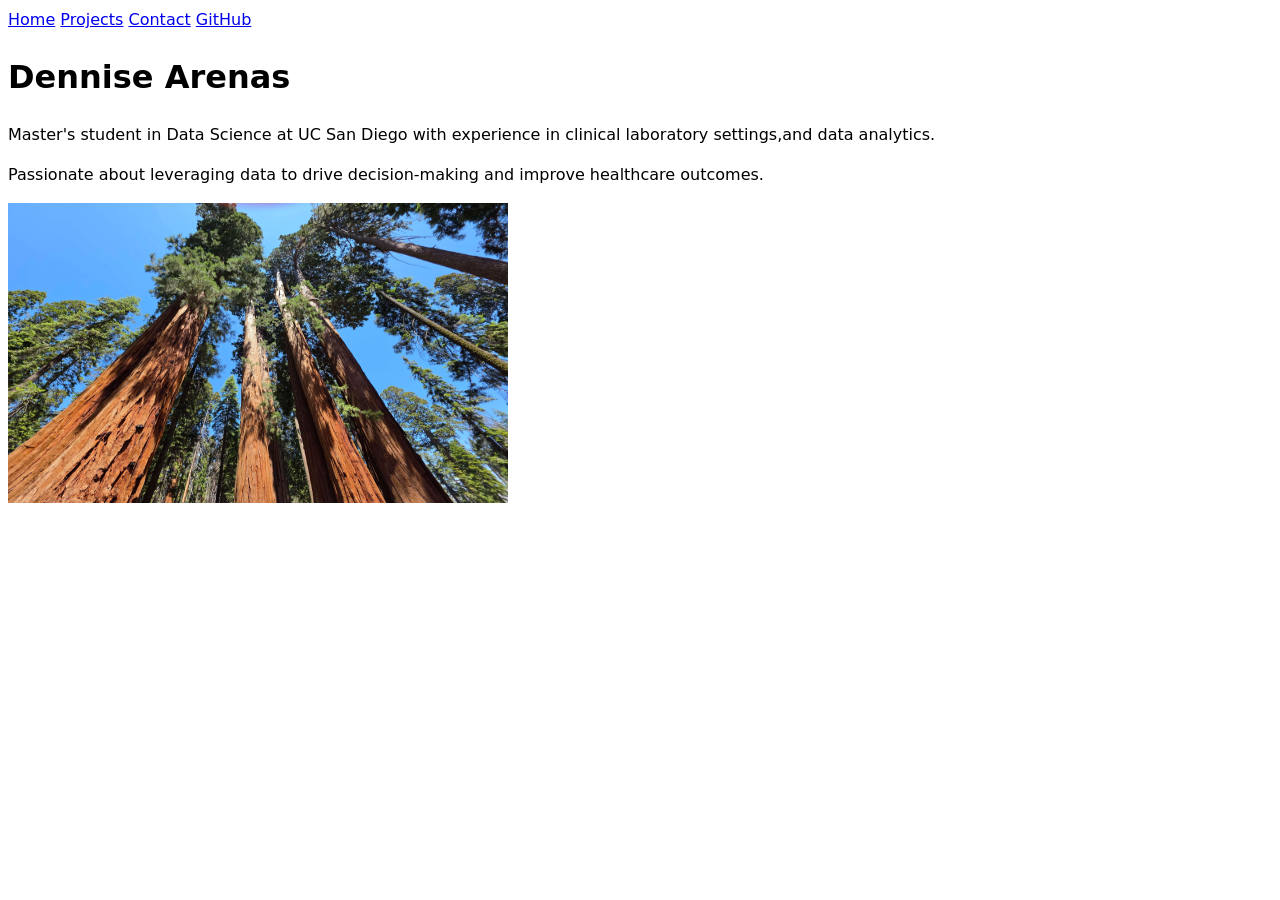
==== index.html @ 874526a8 "navigation menu navigation menu" ====
<!DOCTYPE html>
<html lang="en">
<head>
    <meta charset="UTF-8">
    <meta name="viewport" content="width=device-width, initial-scale=1.0">
    <link rel="stylesheet" href="style.css">
    <title>  Dennise Arenas: Personal Site and Portfolio</title>
</head>
<body>
    <nav>
        <a href="index.html">Home</a>
        <a href="projects/index.html">Projects</a>
        <a href="contact/index.html">Contact</a>
        <a href="https://github.com/truth-breaker" target="_blank">GitHub</a>
    </nav>
    <h1>Dennise Arenas</h1>
    <p> Master's student in Data Science at UC San Diego with experience in clinical laboratory settings,and data analytics.</p>
    <p> Passionate about leveraging data to drive decision-making and improve healthcare outcomes.</p>
    <img
        src="images/sequoia_trees.jpg"
        alt = "Sequoia Trees from my summer camping trip in July"
        width = "500"
        height = "300"
        loading = "lazy">
</body>
</html>
---- style.css ----
body {
  /* Set line height to 1.5 times the font size
     and use the OS's UI font as the website font
  */
  font: 100%/1.5 system-ui;
}
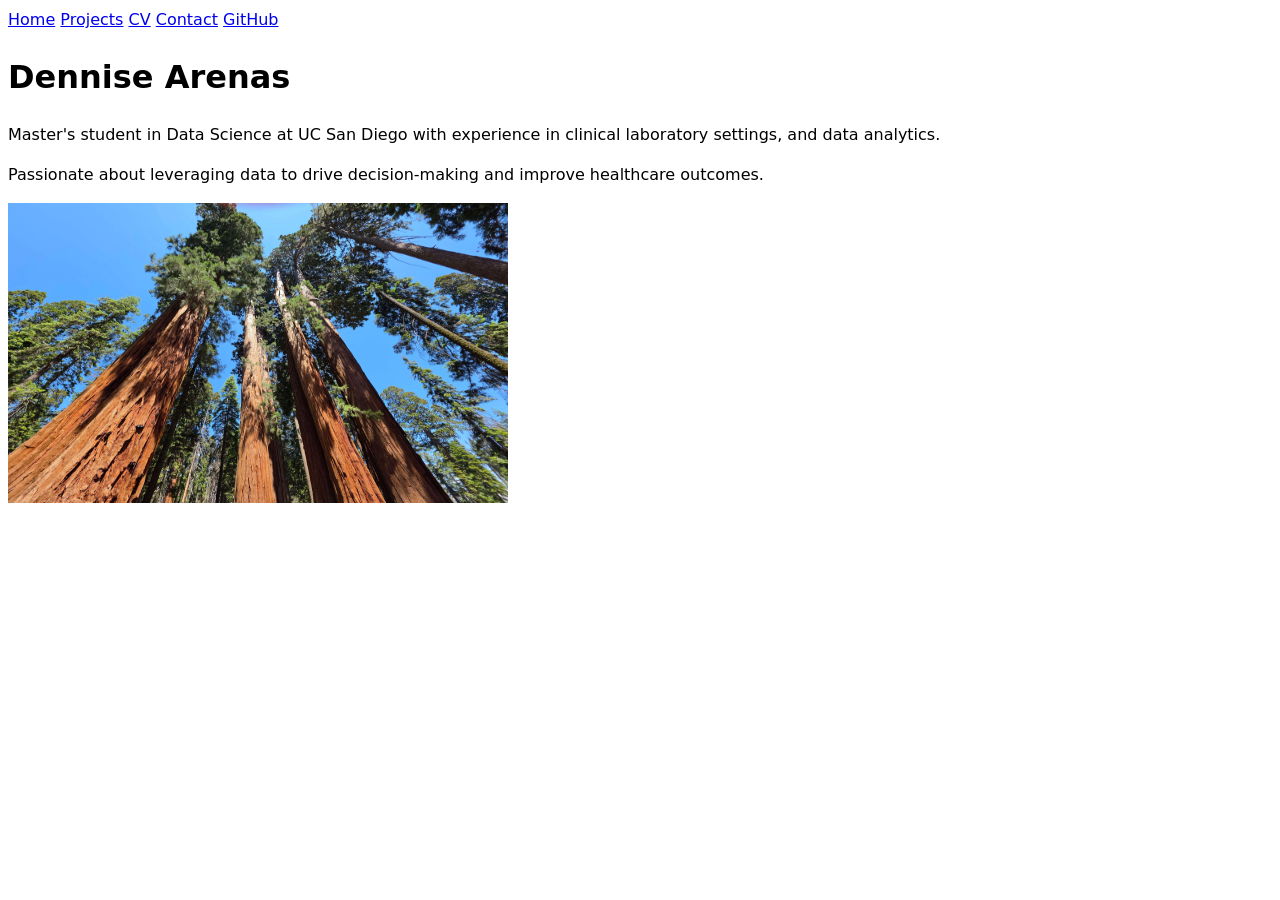
==== commit 7da34790: "adding cv/resume adding cv/resume" ====
--- a/index.html
+++ b/index.html
@@ -10,11 +10,12 @@
     <nav>
         <a href="index.html">Home</a>
         <a href="projects/index.html">Projects</a>
+        <a href="cv/index.html">CV</a>
         <a href="contact/index.html">Contact</a>
         <a href="https://github.com/truth-breaker" target="_blank">GitHub</a>
     </nav>
     <h1>Dennise Arenas</h1>
-    <p> Master's student in Data Science at UC San Diego with experience in clinical laboratory settings,and data analytics.</p>
+    <p> Master's student in Data Science at UC San Diego with experience in clinical laboratory settings, and data analytics.</p>
     <p> Passionate about leveraging data to drive decision-making and improve healthcare outcomes.</p>
     <img
         src="images/sequoia_trees.jpg"
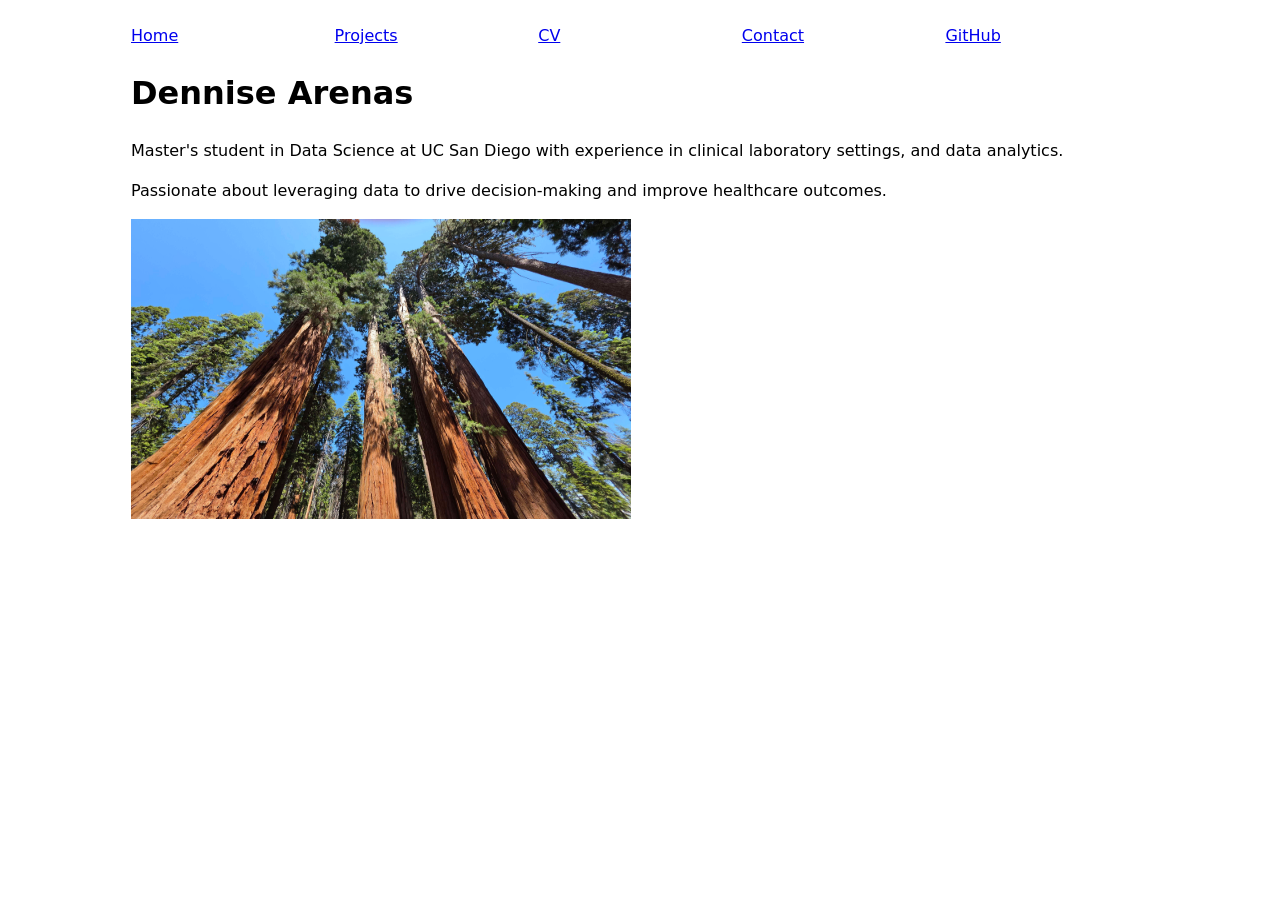
==== commit 140f26e2: "margin - style layout margin - style layout" ====
--- a/index.html
+++ b/index.html
@@ -8,7 +8,7 @@
 </head>
 <body>
     <nav>
-        <a href="index.html">Home</a>
+        <a class = "current" href="index.html">Home</a>
         <a href="projects/index.html">Projects</a>
         <a href="cv/index.html">CV</a>
         <a href="contact/index.html">Contact</a>
--- a/style.css
+++ b/style.css
@@ -3,4 +3,13 @@
      and use the OS's UI font as the website font
   */
   font: 100%/1.5 system-ui;
-}+  max-width: 100ch;
+  margin-inline: auto;
+  padding: 1em;
+}
+nav{
+  display: flex;
+}
+nav a{
+  flex: 1;
+}
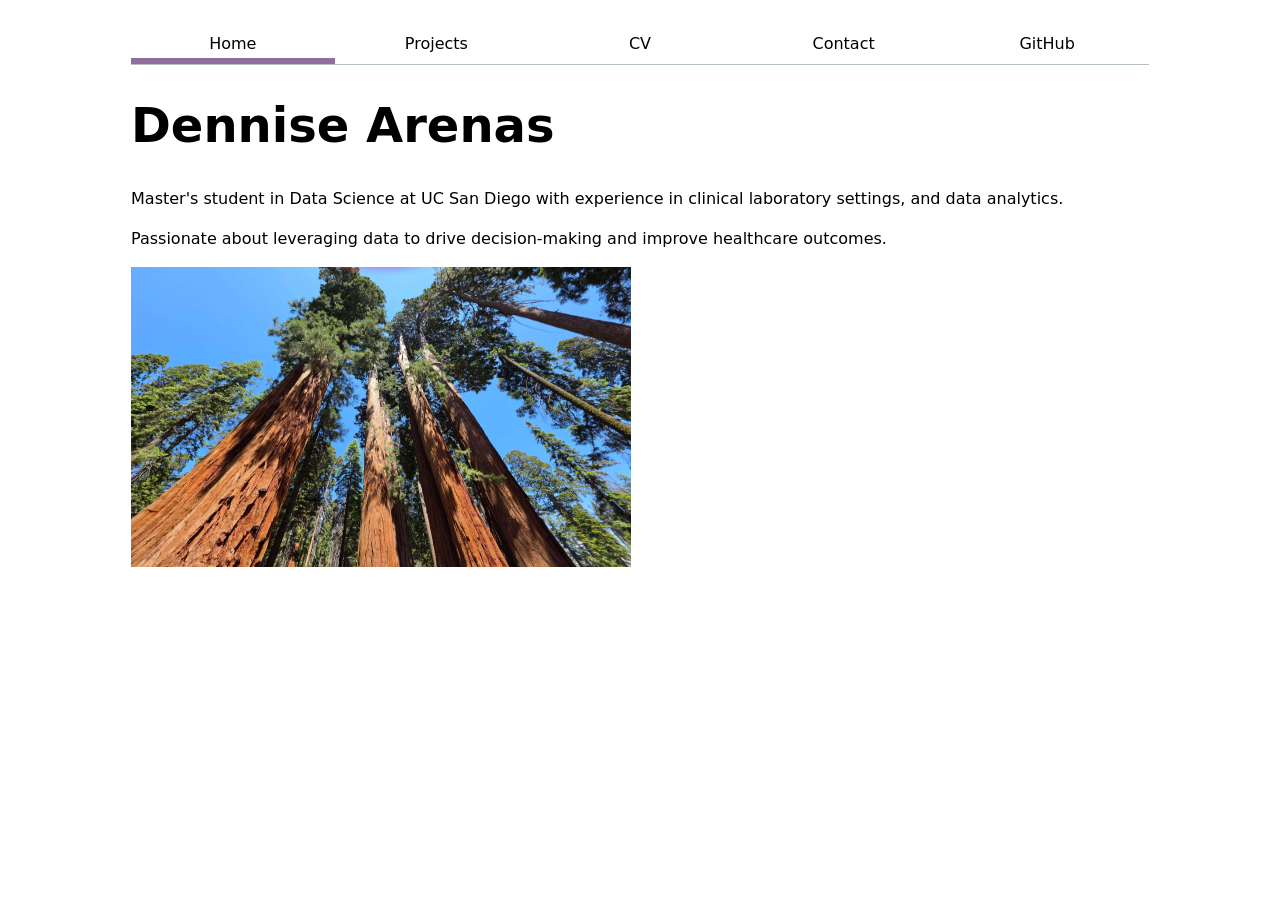
==== commit c6948c88: "Automate current page link with JS Add global.js to all pages Automate current page link with JS Add" ====
--- a/index.html
+++ b/index.html
@@ -4,11 +4,12 @@
     <meta charset="UTF-8">
     <meta name="viewport" content="width=device-width, initial-scale=1.0">
     <link rel="stylesheet" href="style.css">
+    <script src="global.js" type="module"></script>
     <title>  Dennise Arenas: Personal Site and Portfolio</title>
 </head>
 <body>
     <nav>
-        <a class = "current" href="index.html">Home</a>
+        <a href="index.html">Home</a>
         <a href="projects/index.html">Projects</a>
         <a href="cv/index.html">CV</a>
         <a href="contact/index.html">Contact</a>
--- a/style.css
+++ b/style.css
@@ -1,3 +1,7 @@
+:root{
+--color-accent:oklch(27.438% 0.13866 310.226);
+accent-color: var(--color-accent);
+}
 body {
   /* Set line height to 1.5 times the font size
      and use the OS's UI font as the website font
@@ -9,7 +13,104 @@
 }
 nav{
   display: flex;
+  margin-bottom: 1em;
+  border-bottom: 1px solid oklch(80% 3% 200);
 }
 nav a{
   flex: 1;
+  text-decoration: none;
+  color: inherit;
+  text-align: center;
+  padding: .5em;
 }
+
+nav a.current{
+border-bottom:.4em solid oklch(58.386% 0.08545 314.069 / 0.988);
+padding-bottom: .1em;
+
+}
+nav a:hover{
+ border-bottom: .4em solid var(--color-accent);
+ padding-bottom: .1em;
+ background-color: oklch(from var(--color-accent) 93% 0.04 315);
+
+}
+input,
+textarea,
+button {
+  font: inherit;
+}
+
+form {
+  display: grid;
+  grid-template-columns: auto 1fr;
+  gap: 1em;
+}
+
+form label {
+  display: grid;
+  grid-template-columns: subgrid;
+  grid-column: 1 / -1;
+}
+
+form button {
+  grid-column: 1 / -1;
+}
+.projects{
+display:grid;
+grid-template-columns: repeat(auto-fill, minmax(15em, 1fr));
+gap: 1em;
+margin-top: 4em;
+
+}
+
+.projects article{
+  display: grid;
+  grid-template-rows: subgrid;
+  grid-row: span 3;
+
+}
+.projects article h2{
+  margin:0;
+}
+h1 {
+  font-size: 300%;
+}
+ h1,h2, h3, h4, h5, h6 {
+  line-height: 1.2;
+  text-wrap: balance;
+}
+
+
+/*
+cv styling
+*/
+
+section {
+  margin-block: 2em;
+}
+
+section h2 {
+  color: var(--color-accent);
+  border-bottom: 1px solid oklch(80% 3% 200);
+  padding-bottom: 0.25em;
+}
+
+section article header {
+  display: flex;
+  justify-content: space-between;
+  align-items: baseline;
+  flex-wrap: wrap;
+  gap: 0.25em 1em;
+}
+section article header h3 {
+  margin: 0;
+}
+section article header p {
+  color: oklch(50% 0 0);
+  font-size: 90%;
+}
+
+section article ul {
+  margin-block: 0.5em 0;
+}
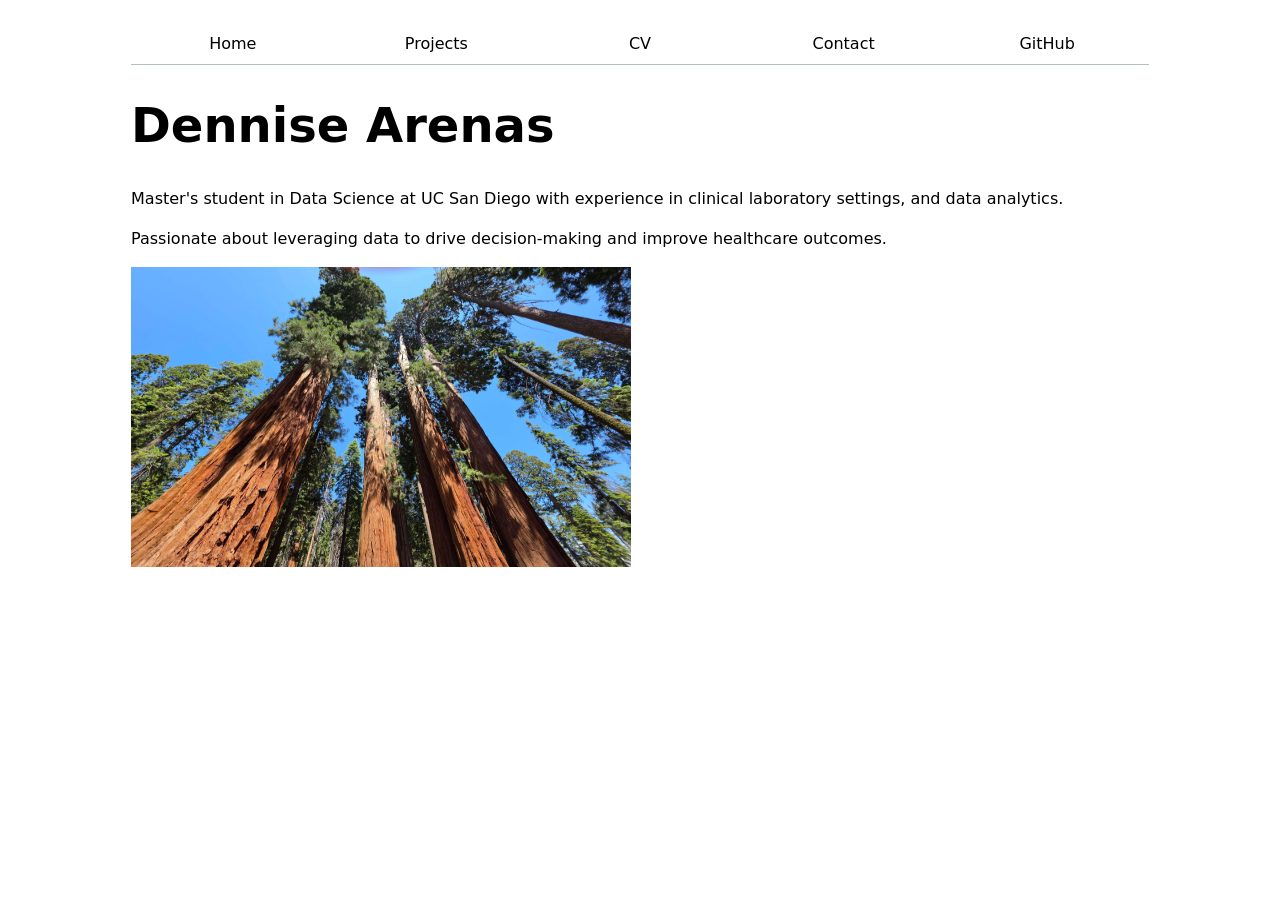
==== commit 72c1f72a: "Generate navigation menu with JS Generate navigation menu with JS" ====
--- a/index.html
+++ b/index.html
@@ -8,13 +8,7 @@
     <title>  Dennise Arenas: Personal Site and Portfolio</title>
 </head>
 <body>
-    <nav>
-        <a href="index.html">Home</a>
-        <a href="projects/index.html">Projects</a>
-        <a href="cv/index.html">CV</a>
-        <a href="contact/index.html">Contact</a>
-        <a href="https://github.com/truth-breaker" target="_blank">GitHub</a>
-    </nav>
+
     <h1>Dennise Arenas</h1>
     <p> Master's student in Data Science at UC San Diego with experience in clinical laboratory settings, and data analytics.</p>
     <p> Passionate about leveraging data to drive decision-making and improve healthcare outcomes.</p>
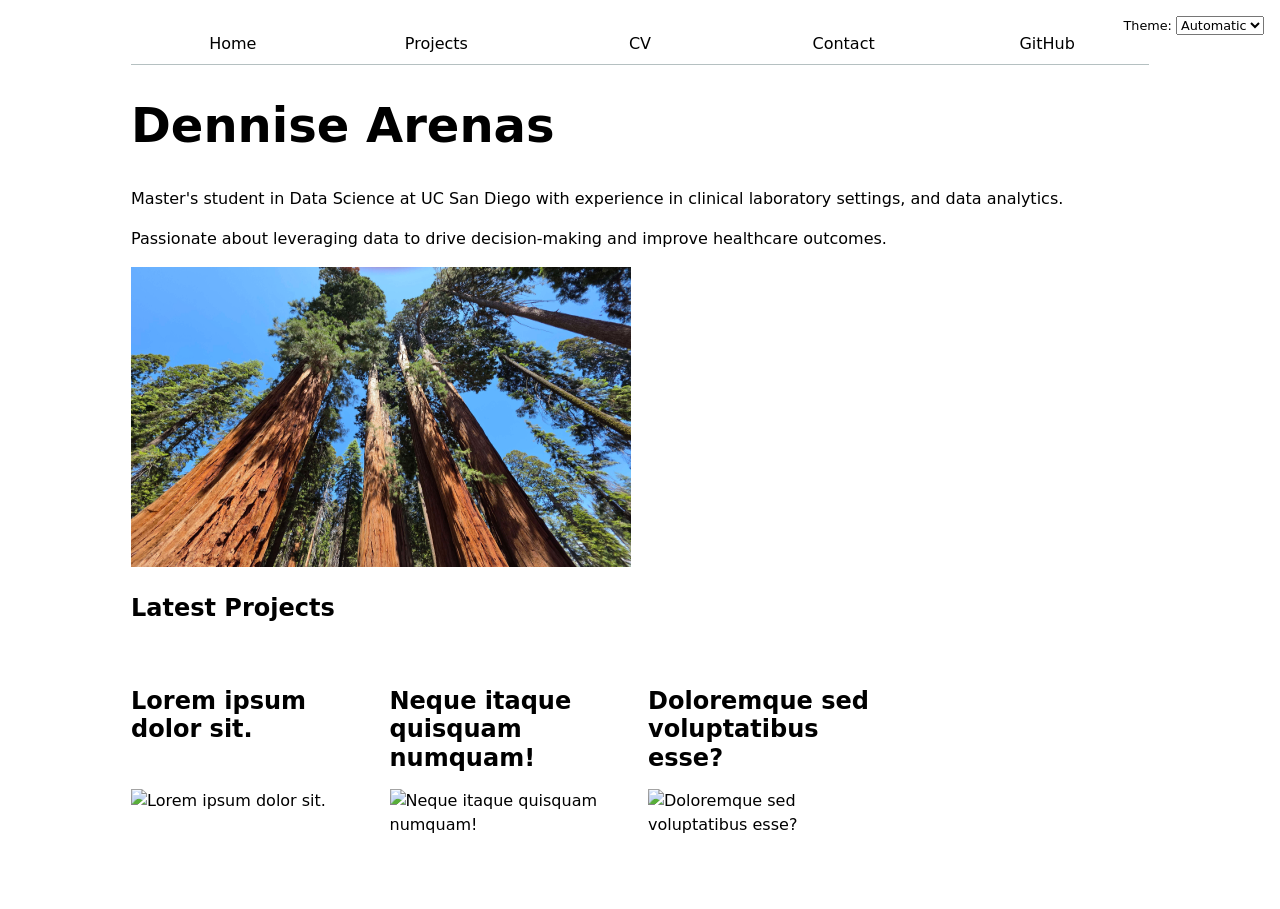
==== commit 97251439: "Add GitHub profile stats using API data Add GitHub profile stats using API data" ====
--- a/index.html
+++ b/index.html
@@ -5,6 +5,8 @@
     <meta name="viewport" content="width=device-width, initial-scale=1.0">
     <link rel="stylesheet" href="style.css">
     <script src="global.js" type="module"></script>
+    <script src="index.js" type="module" defer></script>
+
     <title>  Dennise Arenas: Personal Site and Portfolio</title>
 </head>
 <body>
@@ -18,5 +20,11 @@
         width = "500"
         height = "300"
         loading = "lazy">
+
+        <h2>Latest Projects</h2>
+
+        <div class="projects">
+            <!-- Dynamically added projects will appear here -->
+        </div>
 </body>
 </html>
--- a/style.css
+++ b/style.css
@@ -1,3 +1,6 @@
+html {
+  color-scheme: light dark ;
+}
 :root{
 --color-accent:oklch(27.438% 0.13866 310.226);
 accent-color: var(--color-accent);
@@ -32,12 +35,21 @@
 nav a:hover{
  border-bottom: .4em solid var(--color-accent);
  padding-bottom: .1em;
- background-color: oklch(from var(--color-accent) 93% 0.04 315);
+ background-color: color-mix(in oklch, var(--color-accent), canvas 85%);
+
 
 }
+.color-scheme {
+  position: absolute;
+  top: 1rem;
+  right: 1rem;
+  font-size: 80%;
+}
+
 input,
 textarea,
-button {
+button,
+select {
   font: inherit;
 }
 
@@ -113,4 +125,4 @@
 
 section article ul {
   margin-block: 0.5em 0;
-}+}
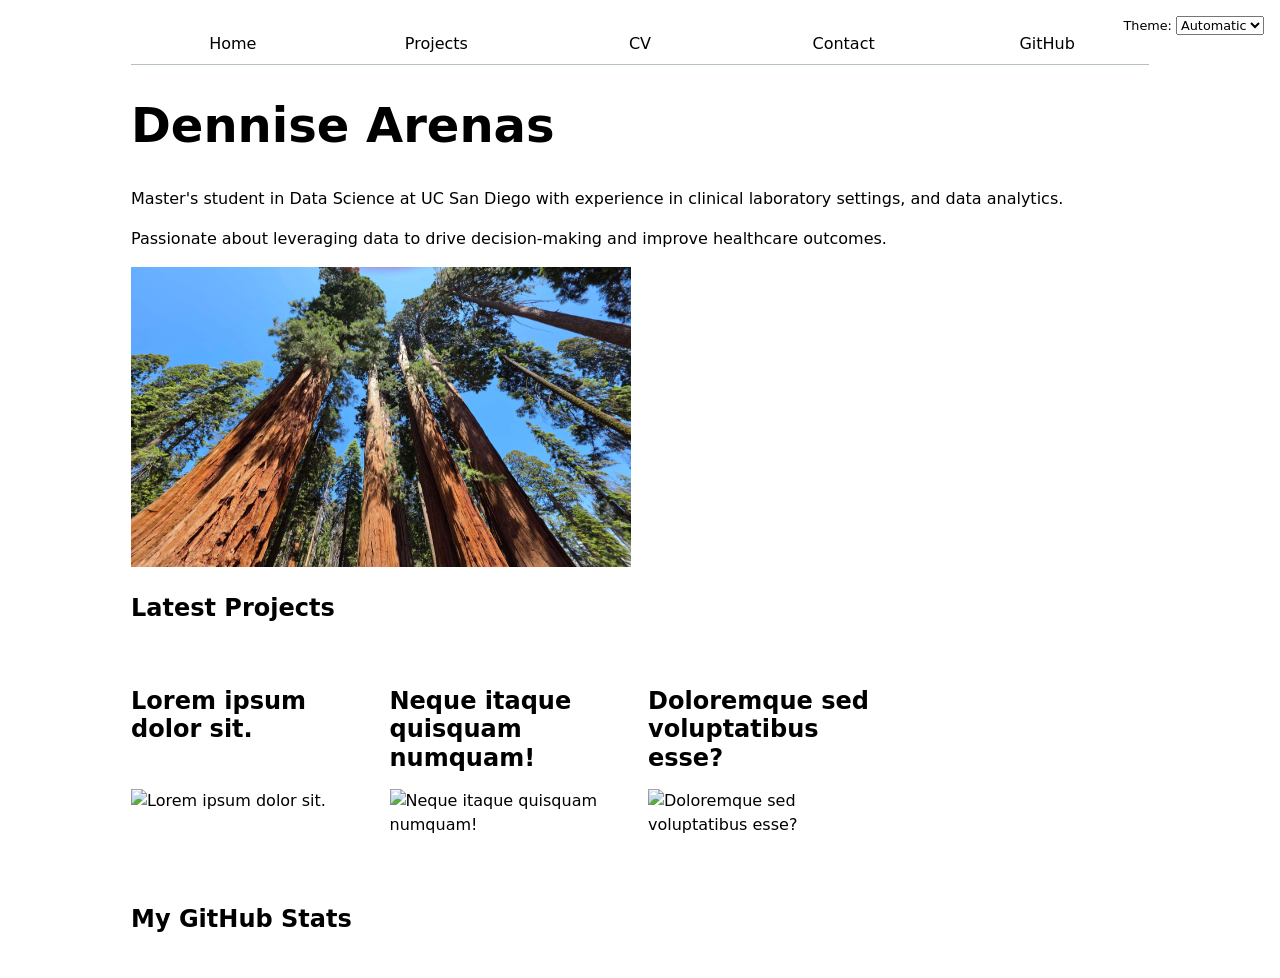
==== commit 6a0d8123: "Add GitHub profile stats using API data Add GitHub profile stats using API data" ====
--- a/index.html
+++ b/index.html
@@ -26,5 +26,12 @@
         <div class="projects">
             <!-- Dynamically added projects will appear here -->
         </div>
+        
+        <h2>My GitHub Stats</h2>
+
+        <div id="profile-stats">
+            <!-- GitHub profile stats will be dynamically added here -->
+        </div>
+
 </body>
 </html>
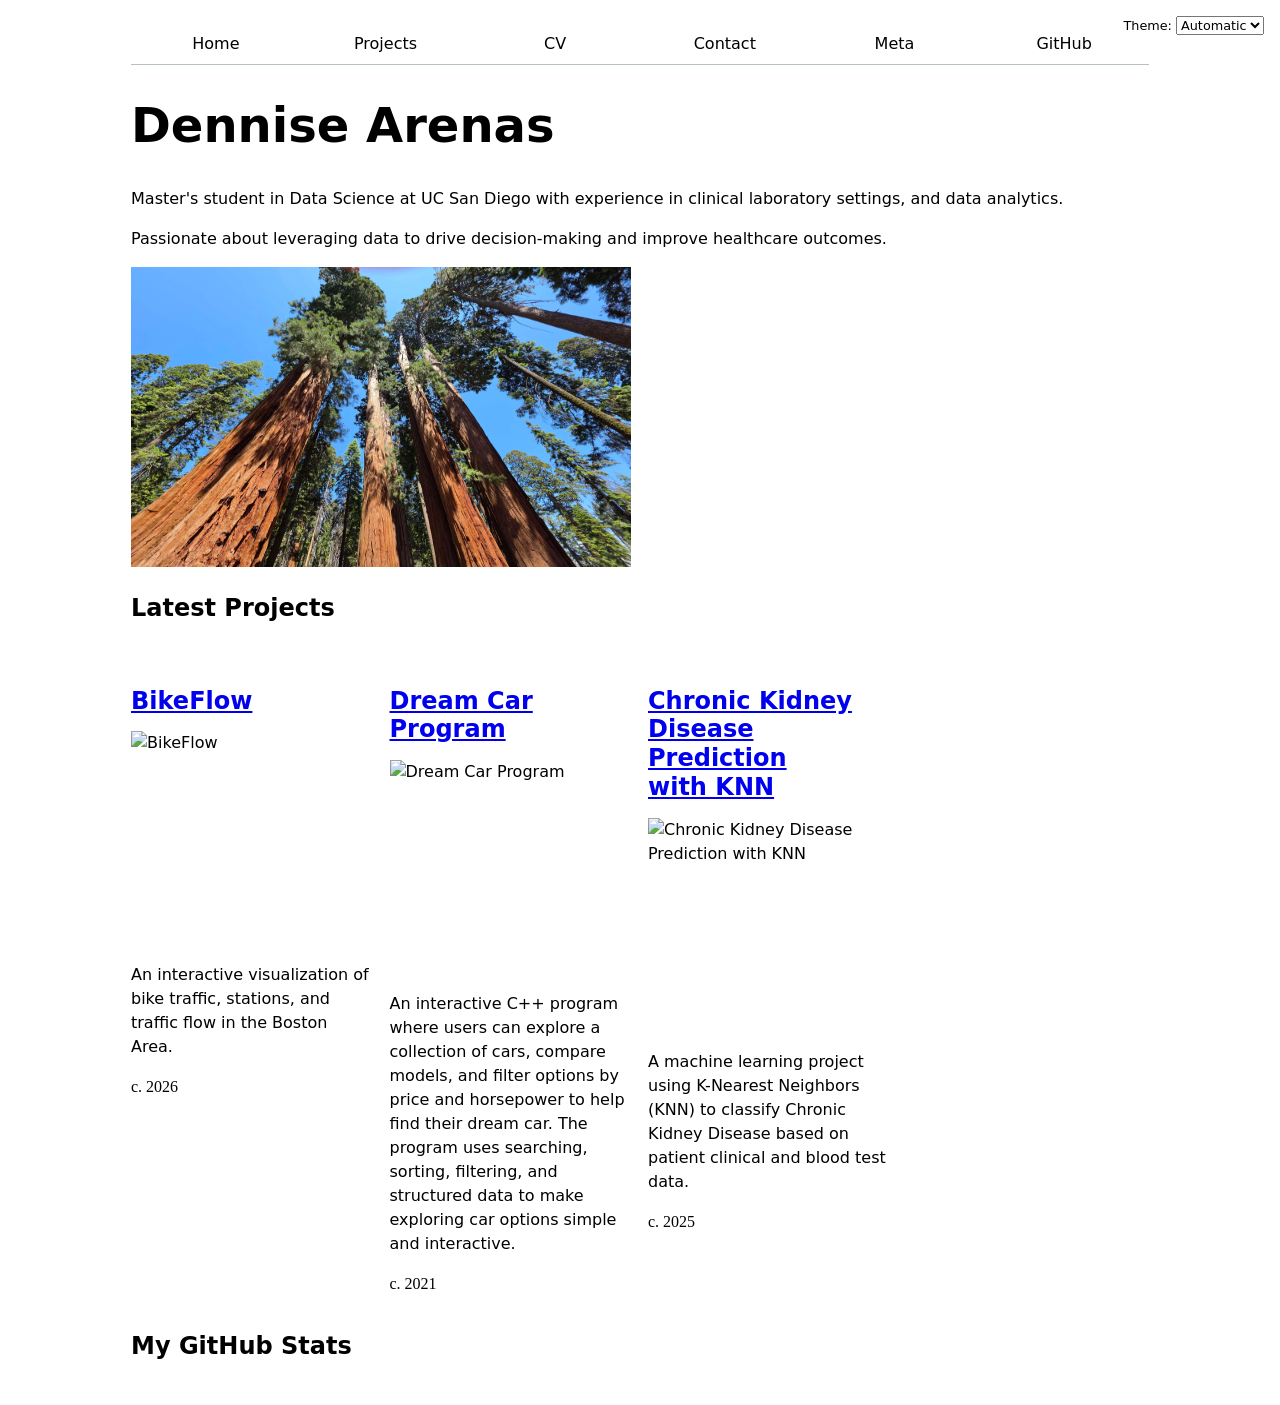
==== commit 05f14e3b: "update project image fixing image issue not showing up on projects page" ====
--- a/index.html
+++ b/index.html
@@ -6,6 +6,7 @@
     <link rel="stylesheet" href="style.css">
     <script src="global.js" type="module"></script>
     <script src="index.js" type="module" defer></script>
+
 
     <title>  Dennise Arenas: Personal Site and Portfolio</title>
 </head>
--- a/style.css
+++ b/style.css
@@ -77,9 +77,10 @@
 }
 
 .projects article{
-  display: grid;
-  grid-template-rows: subgrid;
-  grid-row: span 3;
+    display: grid;
+    grid-template-rows: auto auto 1fr;
+    gap: 1em;
+    align-content: start;
 
 }
 .projects article h2{
@@ -126,3 +127,200 @@
 section article ul {
   margin-block: 0.5em 0;
 }
+
+/* Style the GitHub stats as four equal columns */
+#profile-stats dl {
+    display: grid;
+    grid-template-columns: repeat(4, 1fr);
+}
+
+/* Place each GitHub stat label in the first row */
+#profile-stats dt {
+    grid-row: 1;
+    font-size: 0.8rem;
+    text-transform: uppercase;
+    color: gray;
+}
+
+/* Place each GitHub stat value in the second row */
+#profile-stats dd {
+    grid-row: 2;
+    margin: 0;
+    font-size: 2rem;
+}
+.project-year {
+    font-family: Baskerville;
+    font-variant-numeric: oldstyle-nums;
+}
+#projects-pie-plot {
+    max-width: 20em;
+    margin-block: 2em;
+    overflow: visible;
+
+    &:has(path:hover) {
+      path:not(:hover) {
+        opacity: 0.5;
+      }
+    }
+
+    path {
+        transition: 300ms;
+    }
+}
+
+.swatch {
+    display: inline-block;
+    width: 1em;
+    height: 1em;
+    background-color: var(--color);
+    border-radius: 50%;
+}
+.legend {
+    flex:1;
+    display: grid;
+    grid-template-columns: repeat(auto-fill, minmax(9em, 1fr));
+    gap: 1em;
+
+    border: 1px solid #ccc;
+    padding: 1em;
+    margin-block: 1em;
+}
+.legend-item {
+    display: flex;
+    align-items: center;
+    gap: 0.5em;
+}
+.container {
+    display: flex;
+    align-items: center;
+    gap: 2em;
+}
+.selected {
+    --color: oklch(60% 45% 0) !important;
+
+    &:is(path) {
+        fill: var(--color);
+    }
+}
+path {
+    transition: 300ms;
+    cursor: pointer;
+}
+
+.stats {
+    display: grid;
+    grid-template-columns: repeat(6, 1fr);
+    gap: 1em;
+}
+
+.stats dt {
+    grid-row: 1;
+    font-size: 0.75em;
+    text-transform: uppercase;
+    color: #888;
+}
+
+.stats dd {
+    grid-row: 2;
+    margin: 0;
+    font-size: 2em;
+}
+.gridlines line {
+    stroke: lightgray;
+    stroke-opacity: 0.5;
+}
+
+.gridlines path {
+    display: none;
+}
+dl.info {
+    display: grid;
+    grid-template-columns: auto 1fr;
+    gap: 0.5em 1em;
+    transition-duration: 500ms;
+    transition-property: opacity, visibility;
+}
+
+dl.info[hidden]:not(:hover, :focus-within) {
+    opacity: 0;
+    visibility: hidden;
+}
+
+
+dl.info dt {
+    color: #888;
+}
+
+dl.info dd {
+    margin: 0;
+}
+
+.tooltip {
+    position: fixed;
+    top: 1em;
+    left: 1em;
+
+    background-color: rgba(255, 255, 255, 0.9);
+    box-shadow: 0 4px 12px rgba(0, 0, 0, 0.15);
+    border-radius: 8px;
+    padding: 1em;
+    backdrop-filter: blur(5px);
+}
+circle {
+    transition: 200ms;
+    transform-origin: center;
+    transform-box: fill-box;
+}
+
+circle:hover {
+    transform: scale(1.5);
+}
+
+@keyframes marching-ants {
+    to {
+        stroke-dashoffset: -8;
+    }
+}
+
+.selection {
+    fill-opacity: 0.1;
+    stroke: black;
+    stroke-opacity: 0.7;
+    stroke-dasharray: 5 3;
+    animation: marching-ants 2s linear infinite;
+}
+circle.selected {
+    fill: #ff6b6b;
+}
+#language-breakdown {
+    display: grid;
+    grid-template-columns: repeat(3, 10em);
+    column-gap: 2em;
+    row-gap: 0.35em;
+    max-width: 40em;
+    margin-top: 1em;
+}
+
+#language-breakdown dt {
+    font-family: inherit;
+    font-size: 1em;
+    font-weight: normal;
+    color: black;
+    text-transform: uppercase;
+    text-align: center;
+}
+
+#language-breakdown dd {
+    margin: 0;
+    font-family: monospace;
+    font-size: 1.25em;
+    line-height: 1.3;
+    text-align: center;
+}
+.projects article img {
+    width: 100%;
+    height: 200px;
+    object-fit: cover;
+    display: block;
+
+}
